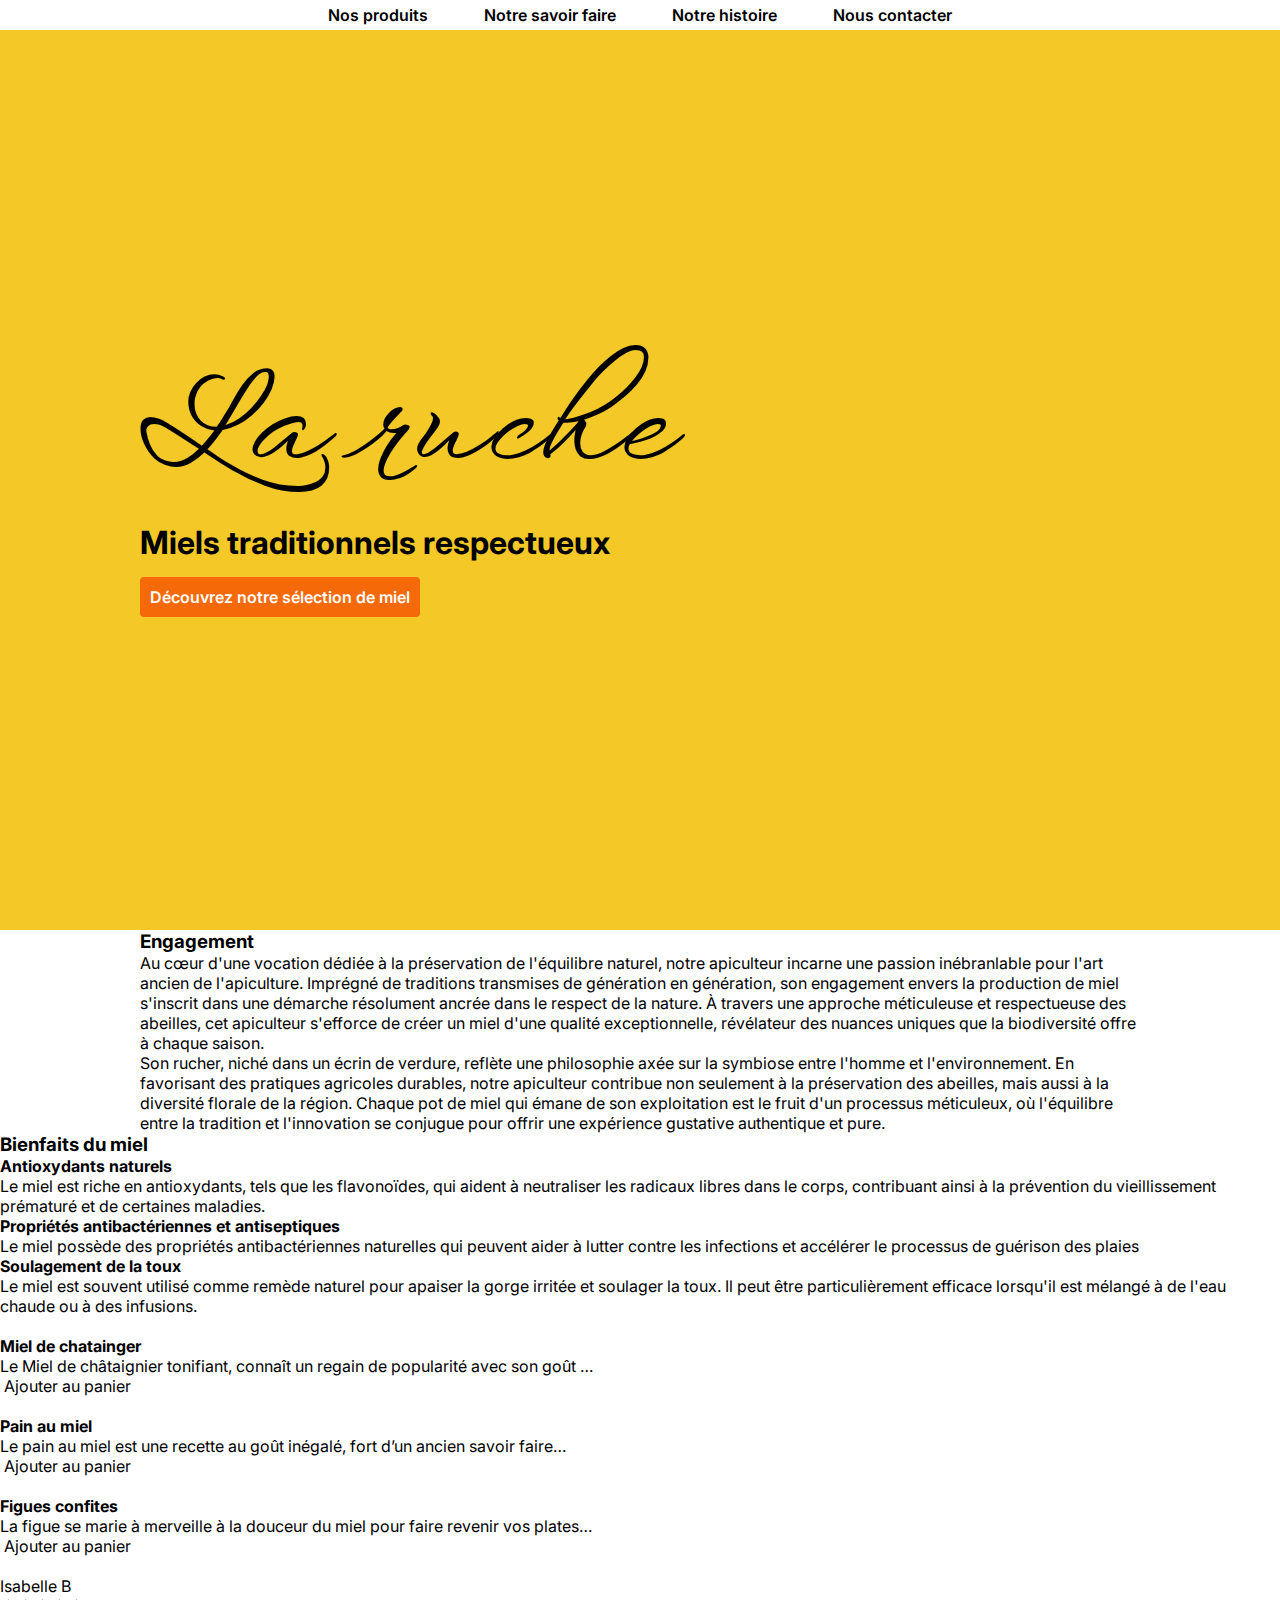
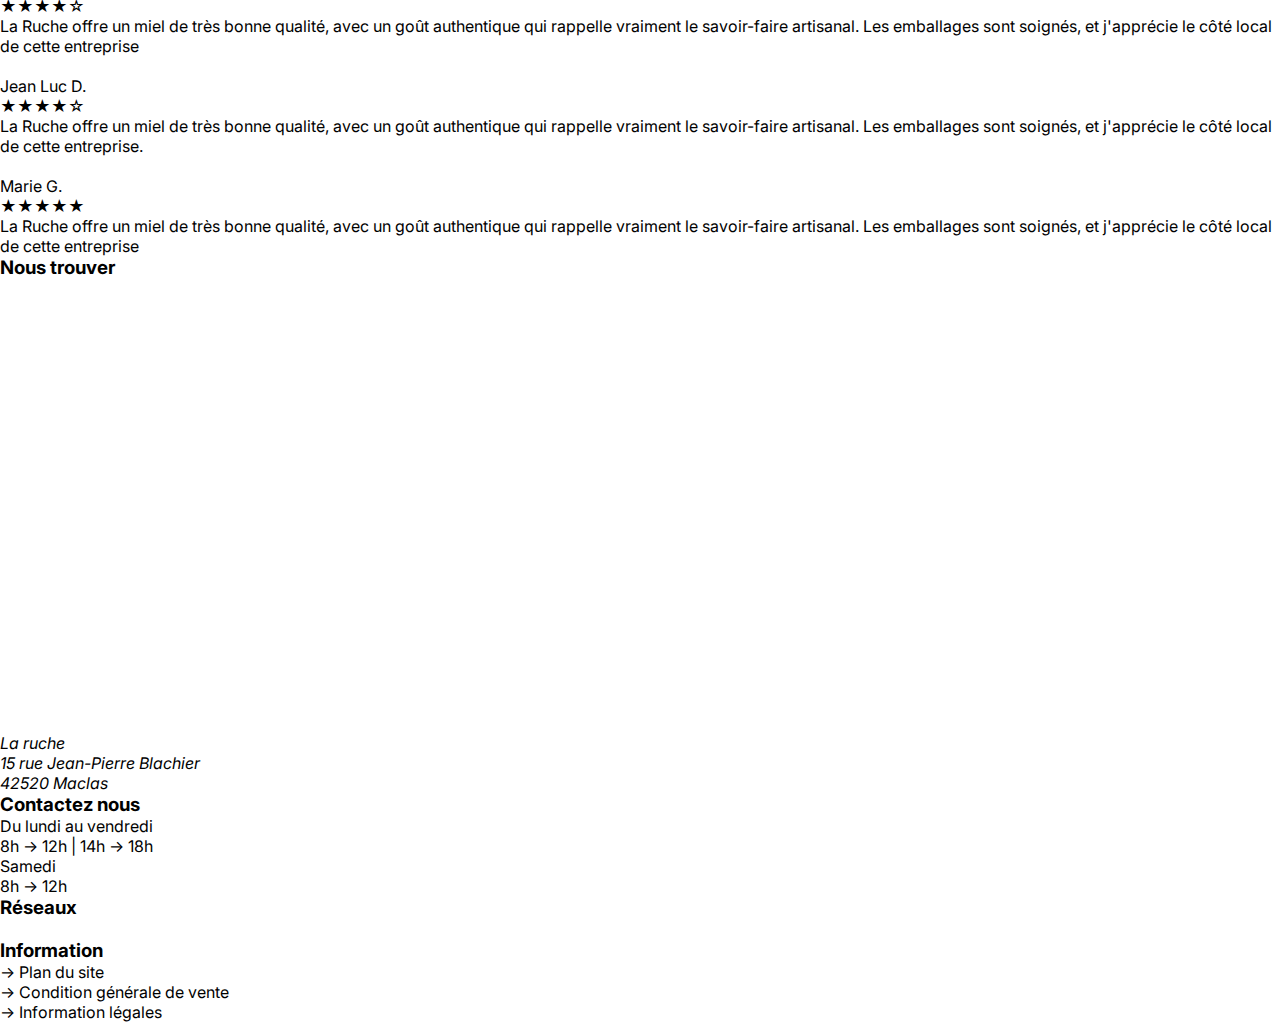
==== index.html @ 541164c3 "17H30 mardi 05" ====
<!DOCTYPE html>
<html lang="en">

<head>
    <meta charset="UTF-8">
    <meta name="viewport" content="width=device-width, initial-scale=1.0">
    <title>La Ruche</title>
    <link rel="stylesheet" href="style.css">
    <link rel="stylesheet" href="https://use.fontawesome.com/releases/v6.4.2/css/all.css">
</head>

<body>
    <header class="flex spaceBetween alignCenter">
        <img src="./assets/logo.png" alt="">
        <nav class="navHeader">
            <ul class="flex spaceBetween bold">
                <li>
                    <a href="">Nos produits</a>
                </li>
                <li>
                    <a href="">Notre savoir faire</a>
                </li>
                <li>
                    <a href="">Notre histoire</a>
                </li>
                <li>
                    <a href="">Nous contacter</a>
                </li>
            </ul>
        </nav>
        <a href=""><i class="fa-solid fa-cart-plus panier"></i></a>
    </header>

    <!-- section hero -->
    <section class="bgYellow hero flex alignCenter">
        <div class="container flex spaceBetween alignCenter" >
            <div>
                <h2>La ruche</h2>
                <h1>Miels traditionnels respectueux</h1>
                <a href="" class="bouton bold">Découvrez notre sélection de miel</a>
            </div>
            <img src="./assets/hero-col.png" alt="">
        </div>
    </section>

    <!-- section des engagements -->
    <section>
        <div class="container flex spaceBetween">
            <h3>Engagement</h3>
            <div>
                <p>Au cœur d'une vocation dédiée à la préservation de l'équilibre naturel, notre apiculteur incarne une passion
                inébranlable pour l'art ancien de l'apiculture. Imprégné de traditions transmises de génération en
                génération, son engagement envers la production de miel s'inscrit dans une démarche résolument ancrée dans
                le respect de la nature. À travers une approche méticuleuse et respectueuse des abeilles, cet apiculteur
                s'efforce de créer un miel d'une qualité exceptionnelle, révélateur des nuances uniques que la biodiversité
                offre à chaque saison.</p>
            </div>
            <div>
                <p>Son rucher, niché dans un écrin de verdure, reflète une  philosophie axée sur la symbiose entre l'homme et
                l'environnement. En favorisant des pratiques agricoles durables, notre apiculteur contribue non seulement à
                la préservation des abeilles, mais aussi à la diversité florale de la région. Chaque pot de miel qui émane
                de son exploitation est le fruit d'un processus méticuleux, où l'équilibre entre la tradition et
                l'innovation se conjugue pour offrir une expérience gustative authentique et pure.</p>
            </div>
        </div>
    </section>

    <section>
        <h3>Bienfaits du miel</h3>

        <div>
            <h4>Antioxydants naturels</h4>
            <p>Le miel est riche en antioxydants, tels que les flavonoïdes, qui aident à neutraliser les radicaux libres
                dans le corps, contribuant ainsi à la prévention du vieillissement prématuré et de certaines maladies.
            </p>
        </div>

        <div>
            <h4>Propriétés antibactériennes et antiseptiques</h4>
            <p>
                Le miel possède des propriétés antibactériennes naturelles qui peuvent aider à lutter contre les
                infections et accélérer le processus de guérison des plaies</p>
        </div>

        <div>
            <h4>Soulagement de la toux</h4>
            <p>Le miel est souvent utilisé comme remède naturel pour apaiser la gorge irritée et soulager la toux. Il
                peut être particulièrement efficace lorsqu'il est mélangé à de l'eau chaude ou à des infusions.</p>
        </div>
    </section>

    <section>
        <h3></h3>

        <div>
            <img src="" alt="">
            <h4>Miel de chatainger</h4>
            <p>Le Miel de châtaignier tonifiant, connaît un regain de popularité avec son goût …</p>
            <a href="">
                <img src="./assets/panier-blanc.png" alt="">
                Ajouter au panier
            </a>
        </div>

        <div>
            <img src="" alt="">
            <h4>Pain au miel</h4>
            <p>Le pain au miel est une recette au goût inégalé, fort d’un ancien savoir faire…</p>
            <a href="">
                <img src="./assets/panier-blanc.png" alt="">
                Ajouter au panier
            </a>
        </div>

        <div>
            <img src="" alt="">
            <h4>Figues confites</h4>
            <p>La figue se marie à merveille à la douceur du miel pour faire revenir vos plates…</p>
            <a href="">
                <img src="./assets/panier-blanc.png" alt="">
                Ajouter au panier
            </a>
        </div>
    </section>

    <section>
        <div>
            <img src="./assets/isabelle.png" alt="">
            <p>Isabelle B</p>
            <div> ★★★★☆</div>
            <p>La Ruche offre un miel de très bonne qualité, avec un goût authentique qui rappelle vraiment le
                savoir-faire artisanal. Les emballages sont soignés, et j'apprécie le côté local de cette entreprise</p>
        </div>

        <div>
            <img src="./assets/jean-luc.png" alt="">
            <p>Jean Luc D.</p>
            <div> ★★★★☆</div>
            <p>La Ruche offre un miel de très bonne qualité, avec un goût authentique qui rappelle vraiment le
                savoir-faire artisanal. Les emballages sont soignés, et j'apprécie le côté local de cette entreprise.
            </p>
        </div>

        <div>
            <img src="./assets/marie.png" alt="">
            <p>Marie G.</p>
            <div> ★★★★★</div>
            <p>La Ruche offre un miel de très bonne qualité, avec un goût authentique qui rappelle vraiment le
                savoir-faire artisanal. Les emballages sont soignés, et j'apprécie le côté local de cette entreprise</p>
        </div>
    </section>

    <section>
        <h3>Nous trouver</h3>
        <!-- carte -->
        <iframe
            src="https://www.google.com/maps/embed?pb=!1m18!1m12!1m3!1d2801.1974981478093!2d4.356613975449251!3d45.40535683736415!2m3!1f0!2f0!3f0!3m2!1i1024!2i768!4f13.1!3m3!1m2!1s0x47f5aee28ef51b4b%3A0xc80903a95d39c929!2s12%20Rue%20Jean-Pierre%20Blachier%2C%2042150%20La%20Ricamarie!5e0!3m2!1sfr!2sfr!4v1730710434453!5m2!1sfr!2sfr"
            width="600" height="450" style="border:0;" allowfullscreen="" loading="lazy"
            referrerpolicy="no-referrer-when-downgrade"></iframe>
        <address>
            <p>La ruche</p>
            <p>15 rue Jean-Pierre Blachier</p>
            <p>42520 Maclas</p>
        </address>
    </section>

    <footer>
        <div>
            <h3>Contactez nous</h3>
            <a href="tel:+"></a>
            <a href="mailto:"></a>
            <p>Du lundi au vendredi
                <br>
                8h → 12h | 14h → 18h
            </p>
            <p>Samedi
                <br>
                8h → 12h
            </p>
        </div>
        <div>
            <h3>Réseaux</h3>
            <a href="">
                <img src="./assets/fb.png" alt="">
            </a>
            <a href="">
                <img src="./assets/insta.png" alt="">
            </a>
        </div>
        <div>
            <h3>Information</h3>
            <ul>
                <li>
                    <a href="">→ Plan du site</a>
                </li>
                <li>
                    <a href="">→ Condition générale de vente</a>
                </li>
                <li>
                    <a href="">→ Information légales</a>
                </li>
            </ul>
        </div>
    </footer>

</body>

</html>
---- style.css ----
@import url('https://fonts.googleapis.com/css2?family=Inter:ital,opsz,wght@0,14..32,100..900;1,14..32,100..900&family=WindSong:wght@400;500&display=swap');

*{
    margin: 0;
    padding: 0;
    font-family: "Inter", sans-serif;
}

.bold {
    font-weight: 600;
}

.bgYellow {
    background-color: #F3C827;
}

.hero {
    height: 100vh;
}

.bouton {
    background-color: #F66909;
    border-radius: 4px;
    padding: 10px;
    color: white;
    display: inline-block;
    margin-top: 15px;
}

.hero h2 {
    font-family: "WindSong", cursive;
    font-size: 128px;
    font-weight: 500;
}

h1 {
    font-size: 32px;
}

.container {
    /*background-color: red;*/
    max-width: 1000px;
    width: 100%;
    margin: auto;
}

.flex {
    display: flex;
    flex-wrap: wrap;
}

.spaceBetween{
    justify-content: space-between;
}

header {
    /*background-color: aquamarine;*/
    padding: 5px 15px;
}

li {
    list-style-type: none;
}

a {
    text-decoration: none;
    color: black;
}

/* HEADE */

.alignCenter {
    align-items: center;
}

.panier {
    color: #F3C827;
    font-size: 30px;
}

.navHeader {
    /*background-color: blueviolet;*/
    width: 50%;
}
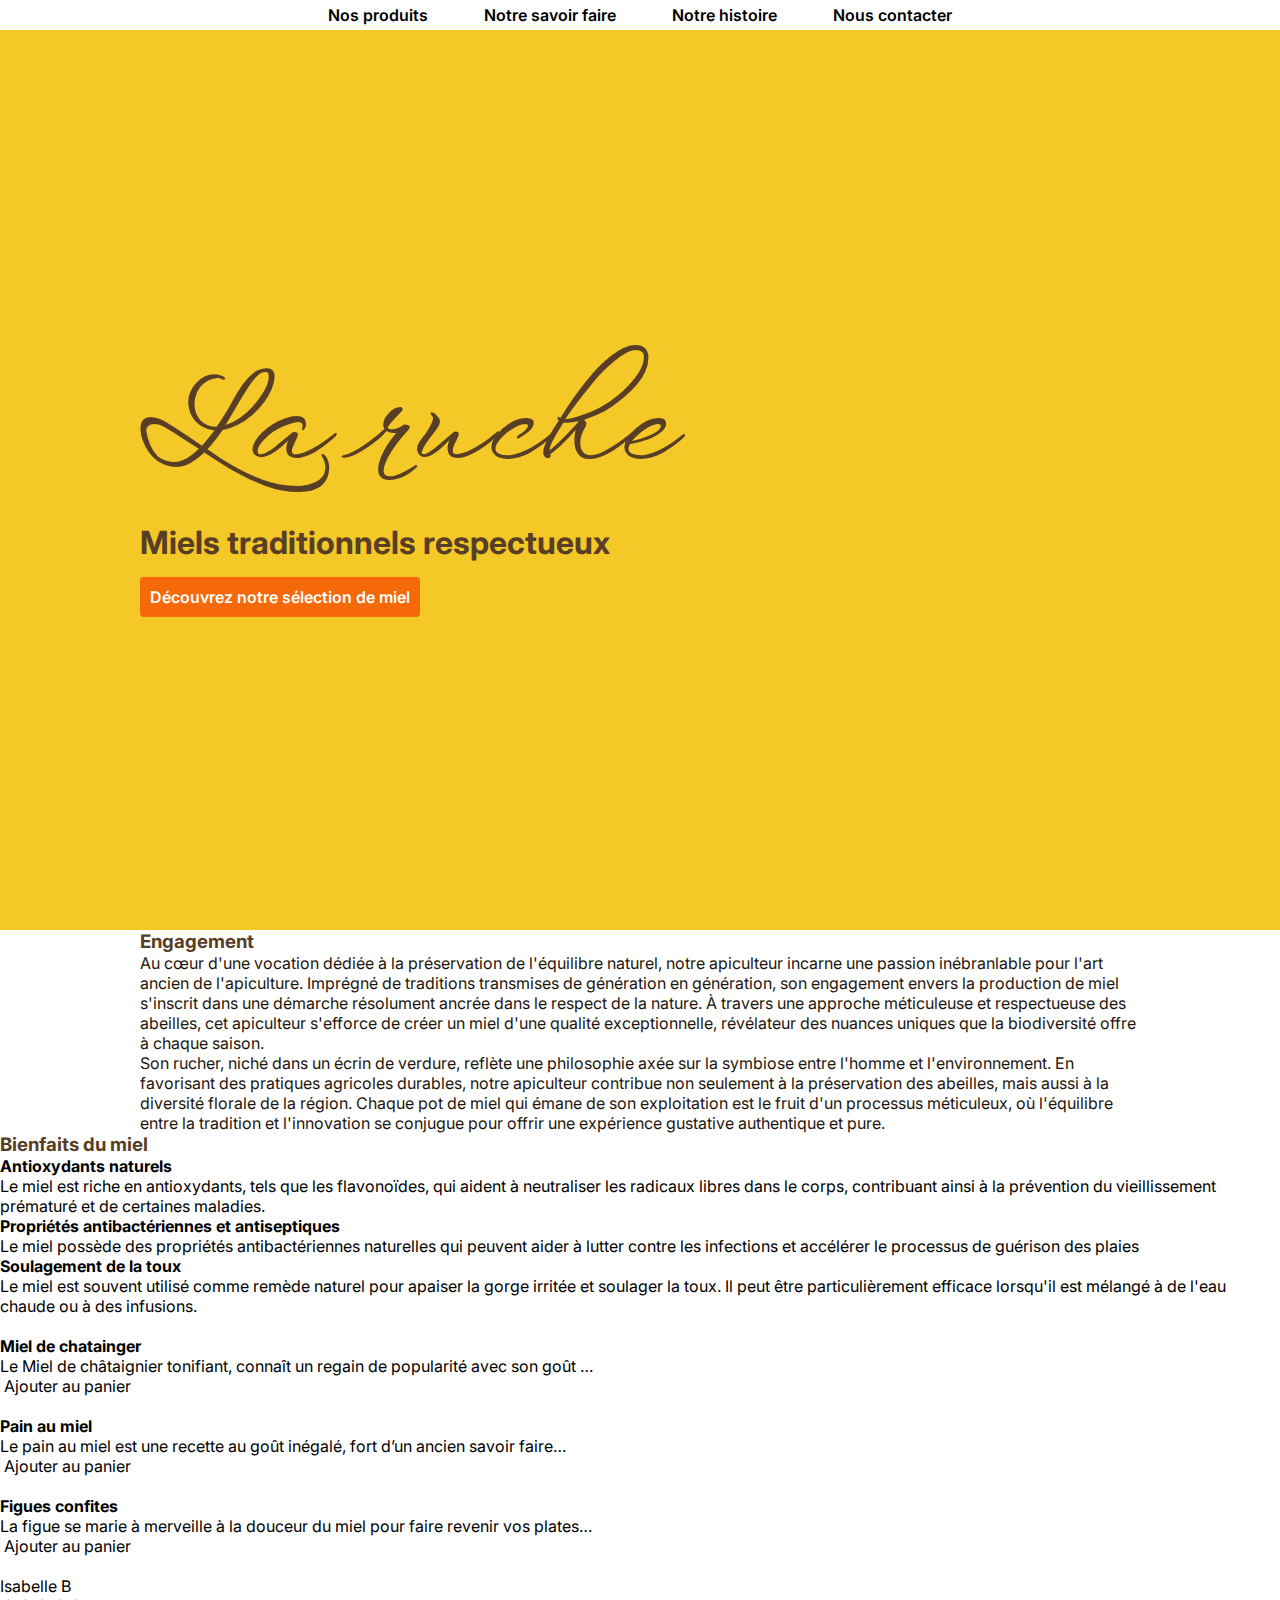
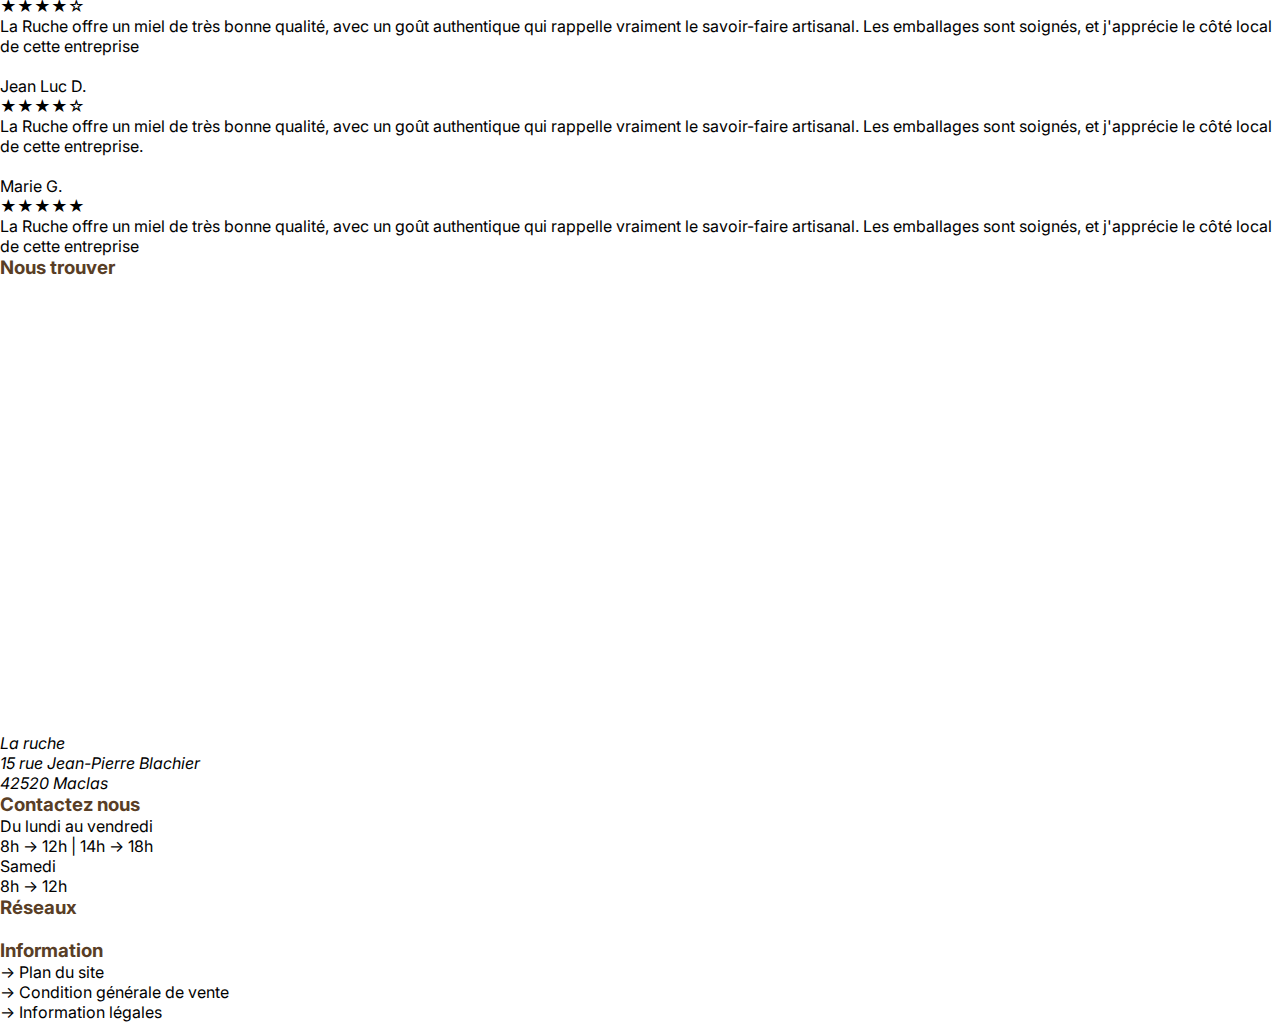
==== commit bf36d0cb: "Session night" ====
--- a/index.html
+++ b/index.html
@@ -44,7 +44,7 @@
     </section>
 
     <!-- section des engagements -->
-    <section>
+    <section class="textBrown">
         <div class="container flex spaceBetween">
             <h3>Engagement</h3>
             <div>
--- a/style.css
+++ b/style.css
@@ -31,10 +31,12 @@
     font-family: "WindSong", cursive;
     font-size: 128px;
     font-weight: 500;
+    color: #593E26;
 }
 
 h1 {
     font-size: 32px;
+    color: #593E26;
 }
 
 .container {
@@ -51,6 +53,14 @@
 
 .spaceBetween{
     justify-content: space-between;
+}
+
+h3 {
+    color: #593E26;
+}
+
+.textBrown {
+    color: #1E150C;
 }
 
 header {
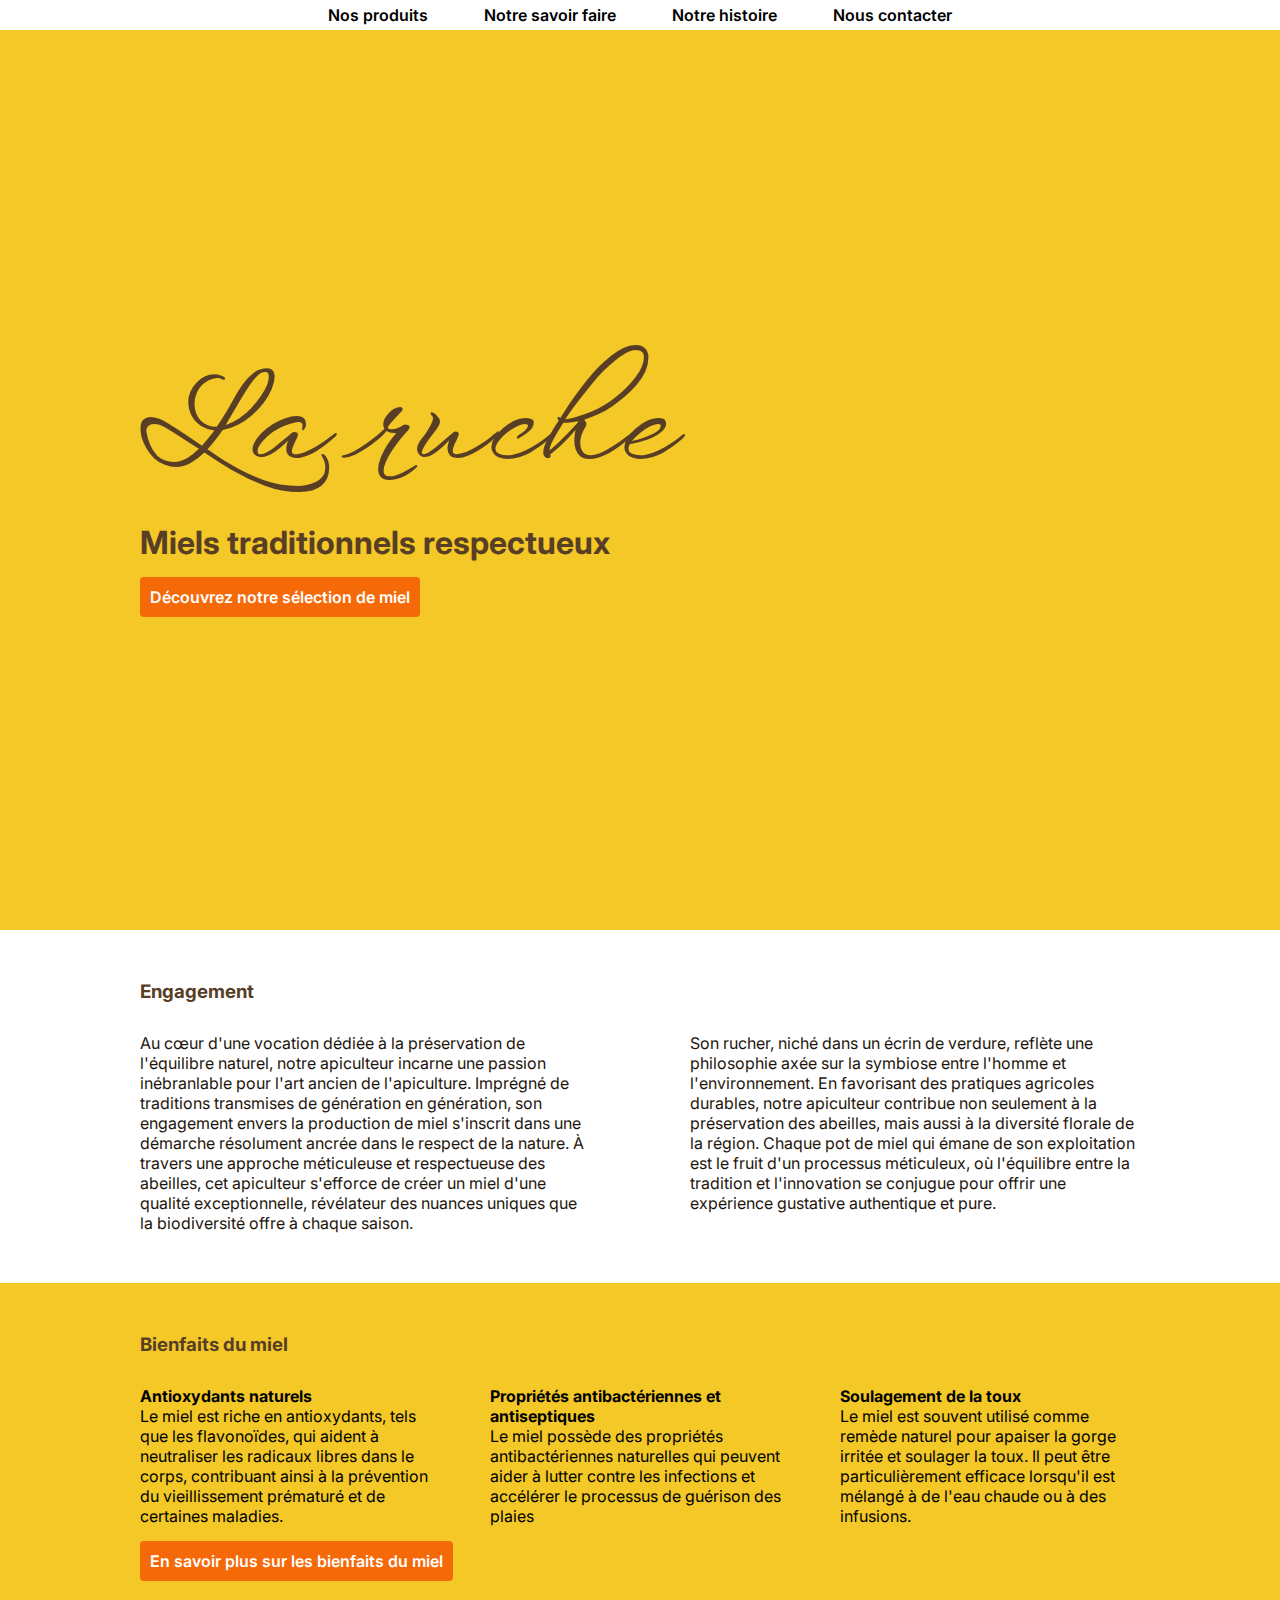
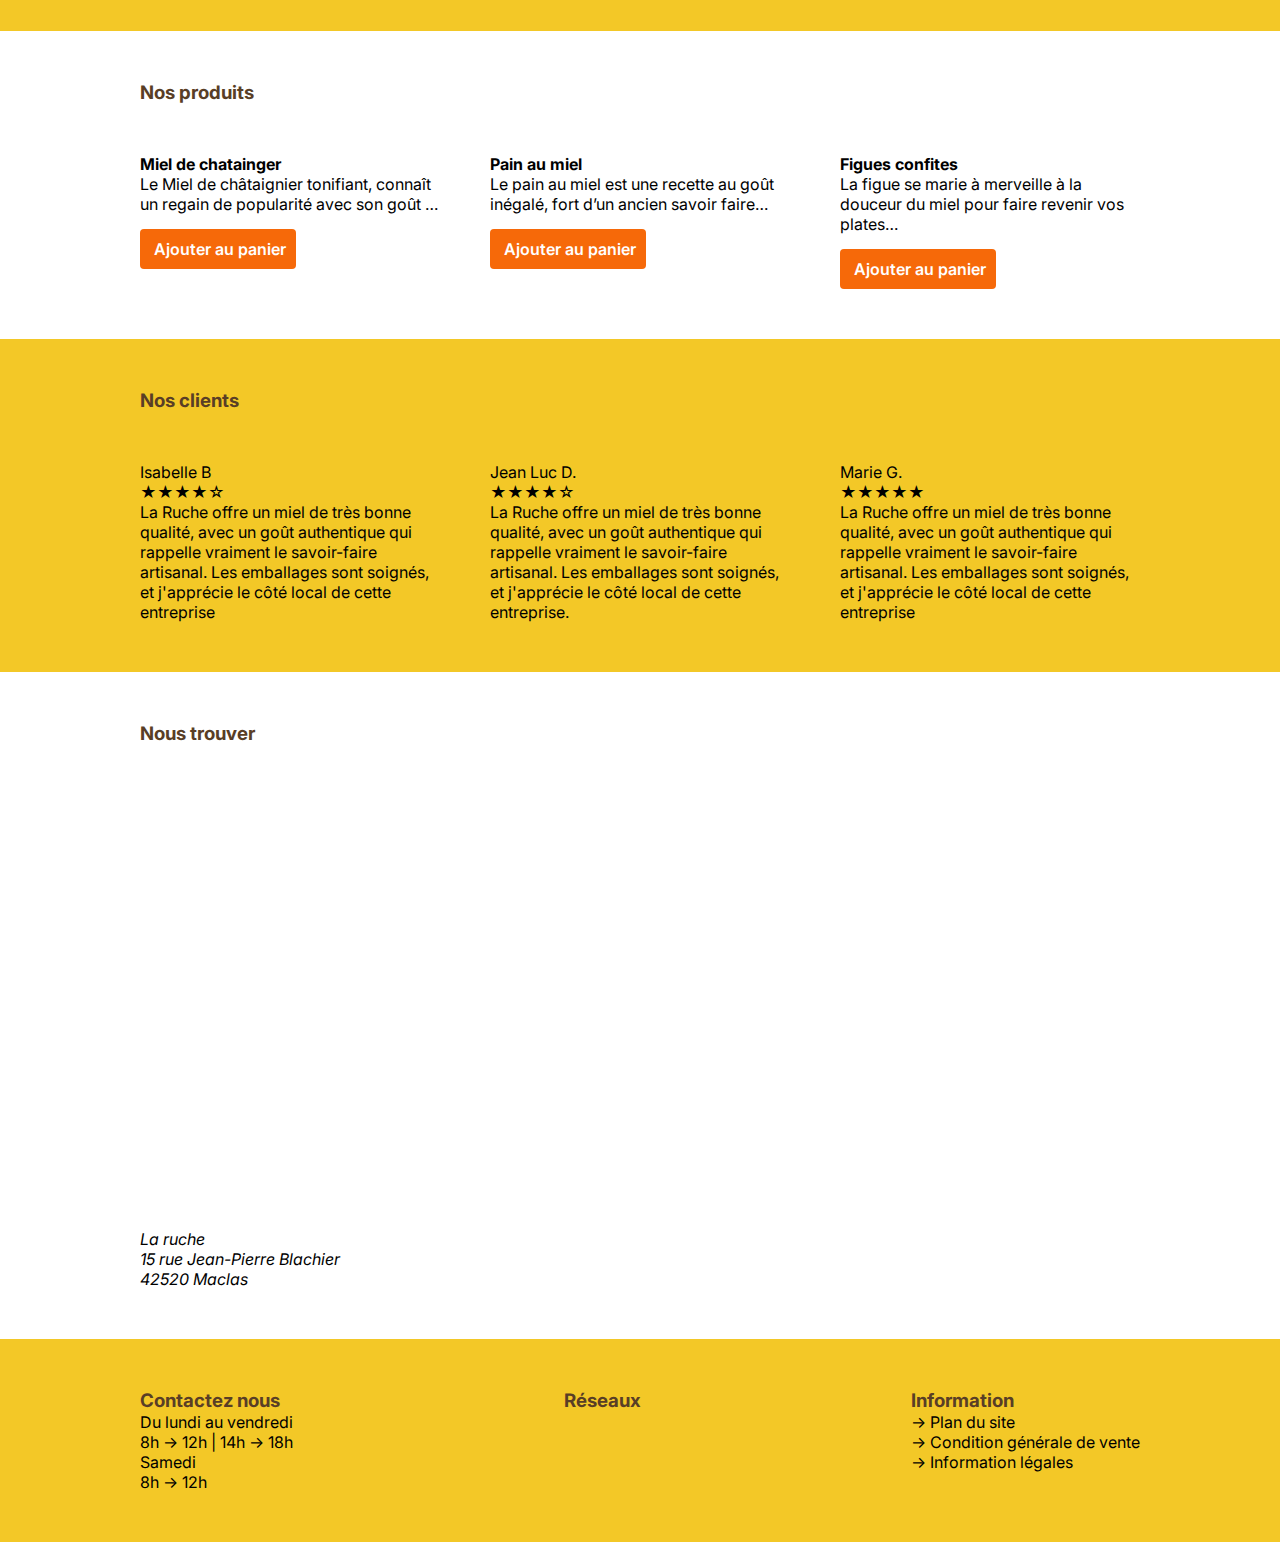
==== commit 80b8bd61: "de 10h a 13H mercredi matin" ====
--- a/index.html
+++ b/index.html
@@ -33,7 +33,7 @@
 
     <!-- section hero -->
     <section class="bgYellow hero flex alignCenter">
-        <div class="container flex spaceBetween alignCenter" >
+        <div class="container flex spaceBetween alignCenter">
             <div>
                 <h2>La ruche</h2>
                 <h1>Miels traditionnels respectueux</h1>
@@ -45,161 +45,194 @@
 
     <!-- section des engagements -->
     <section class="textBrown">
-        <div class="container flex spaceBetween">
-            <h3>Engagement</h3>
-            <div>
-                <p>Au cœur d'une vocation dédiée à la préservation de l'équilibre naturel, notre apiculteur incarne une passion
-                inébranlable pour l'art ancien de l'apiculture. Imprégné de traditions transmises de génération en
-                génération, son engagement envers la production de miel s'inscrit dans une démarche résolument ancrée dans
-                le respect de la nature. À travers une approche méticuleuse et respectueuse des abeilles, cet apiculteur
-                s'efforce de créer un miel d'une qualité exceptionnelle, révélateur des nuances uniques que la biodiversité
-                offre à chaque saison.</p>
-            </div>
-            <div>
-                <p>Son rucher, niché dans un écrin de verdure, reflète une  philosophie axée sur la symbiose entre l'homme et
-                l'environnement. En favorisant des pratiques agricoles durables, notre apiculteur contribue non seulement à
-                la préservation des abeilles, mais aussi à la diversité florale de la région. Chaque pot de miel qui émane
-                de son exploitation est le fruit d'un processus méticuleux, où l'équilibre entre la tradition et
-                l'innovation se conjugue pour offrir une expérience gustative authentique et pure.</p>
-            </div>
+        <div class="container flex spaceBetween padingTopBot">
+
+            <h3 class="largeur100 marginBot">Engagement</h3>
+
+            <div class="largeur45">
+                <p>Au cœur d'une vocation dédiée à la préservation de l'équilibre naturel, notre apiculteur incarne une
+                    passion
+                    inébranlable pour l'art ancien de l'apiculture. Imprégné de traditions transmises de génération en
+                    génération, son engagement envers la production de miel s'inscrit dans une démarche résolument
+                    ancrée dans
+                    le respect de la nature. À travers une approche méticuleuse et respectueuse des abeilles, cet
+                    apiculteur
+                    s'efforce de créer un miel d'une qualité exceptionnelle, révélateur des nuances uniques que la
+                    biodiversité
+                    offre à chaque saison.</p>
+            </div>
+
+            <div class="largeur45">
+                <p>Son rucher, niché dans un écrin de verdure, reflète une philosophie axée sur la symbiose entre
+                    l'homme et
+                    l'environnement. En favorisant des pratiques agricoles durables, notre apiculteur contribue non
+                    seulement à
+                    la préservation des abeilles, mais aussi à la diversité florale de la région. Chaque pot de miel qui
+                    émane
+                    de son exploitation est le fruit d'un processus méticuleux, où l'équilibre entre la tradition et
+                    l'innovation se conjugue pour offrir une expérience gustative authentique et pure.</p>
+            </div>
+            
+        </div>
+    </section>
+
+    <section class="bgYellow">
+        <div class="flex spaceBetween container padingTopBot">
+
+            <h3 class="largeur100 marginBot">Bienfaits du miel</h3>
+
+            <div class="largeur30">
+                <h4>Antioxydants naturels</h4>
+                <p>Le miel est riche en antioxydants, tels que les flavonoïdes, qui aident à neutraliser les radicaux
+                    libres
+                    dans le corps, contribuant ainsi à la prévention du vieillissement prématuré et de certaines
+                    maladies.
+                </p>
+            </div>
+
+            <div class="largeur30">
+                <h4>Propriétés antibactériennes et antiseptiques</h4>
+                <p>
+                    Le miel possède des propriétés antibactériennes naturelles qui peuvent aider à lutter contre les
+                    infections et accélérer le processus de guérison des plaies</p>
+            </div>
+
+            <div class="largeur30">
+                <h4>Soulagement de la toux</h4>
+                <p>Le miel est souvent utilisé comme remède naturel pour apaiser la gorge irritée et soulager la toux.
+                    Il
+                    peut être particulièrement efficace lorsqu'il est mélangé à de l'eau chaude ou à des infusions.</p>
+            </div>
+            <a href="" class="bouton bold">En savoir plus sur les bienfaits du miel</a>
         </div>
     </section>
 
     <section>
-        <h3>Bienfaits du miel</h3>
-
-        <div>
-            <h4>Antioxydants naturels</h4>
-            <p>Le miel est riche en antioxydants, tels que les flavonoïdes, qui aident à neutraliser les radicaux libres
-                dans le corps, contribuant ainsi à la prévention du vieillissement prématuré et de certaines maladies.
-            </p>
-        </div>
-
-        <div>
-            <h4>Propriétés antibactériennes et antiseptiques</h4>
-            <p>
-                Le miel possède des propriétés antibactériennes naturelles qui peuvent aider à lutter contre les
-                infections et accélérer le processus de guérison des plaies</p>
-        </div>
-
-        <div>
-            <h4>Soulagement de la toux</h4>
-            <p>Le miel est souvent utilisé comme remède naturel pour apaiser la gorge irritée et soulager la toux. Il
-                peut être particulièrement efficace lorsqu'il est mélangé à de l'eau chaude ou à des infusions.</p>
-        </div>
-    </section>
-
-    <section>
-        <h3></h3>
-
-        <div>
-            <img src="" alt="">
-            <h4>Miel de chatainger</h4>
-            <p>Le Miel de châtaignier tonifiant, connaît un regain de popularité avec son goût …</p>
-            <a href="">
-                <img src="./assets/panier-blanc.png" alt="">
-                Ajouter au panier
-            </a>
-        </div>
-
-        <div>
-            <img src="" alt="">
-            <h4>Pain au miel</h4>
-            <p>Le pain au miel est une recette au goût inégalé, fort d’un ancien savoir faire…</p>
-            <a href="">
-                <img src="./assets/panier-blanc.png" alt="">
-                Ajouter au panier
-            </a>
-        </div>
-
-        <div>
-            <img src="" alt="">
-            <h4>Figues confites</h4>
-            <p>La figue se marie à merveille à la douceur du miel pour faire revenir vos plates…</p>
-            <a href="">
-                <img src="./assets/panier-blanc.png" alt="">
-                Ajouter au panier
-            </a>
-        </div>
-    </section>
-
-    <section>
-        <div>
-            <img src="./assets/isabelle.png" alt="">
-            <p>Isabelle B</p>
-            <div> ★★★★☆</div>
-            <p>La Ruche offre un miel de très bonne qualité, avec un goût authentique qui rappelle vraiment le
-                savoir-faire artisanal. Les emballages sont soignés, et j'apprécie le côté local de cette entreprise</p>
-        </div>
-
-        <div>
-            <img src="./assets/jean-luc.png" alt="">
-            <p>Jean Luc D.</p>
-            <div> ★★★★☆</div>
-            <p>La Ruche offre un miel de très bonne qualité, avec un goût authentique qui rappelle vraiment le
-                savoir-faire artisanal. Les emballages sont soignés, et j'apprécie le côté local de cette entreprise.
-            </p>
-        </div>
-
-        <div>
-            <img src="./assets/marie.png" alt="">
-            <p>Marie G.</p>
-            <div> ★★★★★</div>
-            <p>La Ruche offre un miel de très bonne qualité, avec un goût authentique qui rappelle vraiment le
-                savoir-faire artisanal. Les emballages sont soignés, et j'apprécie le côté local de cette entreprise</p>
-        </div>
-    </section>
-
-    <section>
-        <h3>Nous trouver</h3>
-        <!-- carte -->
-        <iframe
-            src="https://www.google.com/maps/embed?pb=!1m18!1m12!1m3!1d2801.1974981478093!2d4.356613975449251!3d45.40535683736415!2m3!1f0!2f0!3f0!3m2!1i1024!2i768!4f13.1!3m3!1m2!1s0x47f5aee28ef51b4b%3A0xc80903a95d39c929!2s12%20Rue%20Jean-Pierre%20Blachier%2C%2042150%20La%20Ricamarie!5e0!3m2!1sfr!2sfr!4v1730710434453!5m2!1sfr!2sfr"
-            width="600" height="450" style="border:0;" allowfullscreen="" loading="lazy"
-            referrerpolicy="no-referrer-when-downgrade"></iframe>
-        <address>
-            <p>La ruche</p>
-            <p>15 rue Jean-Pierre Blachier</p>
-            <p>42520 Maclas</p>
-        </address>
-    </section>
-
-    <footer>
-        <div>
-            <h3>Contactez nous</h3>
-            <a href="tel:+"></a>
-            <a href="mailto:"></a>
-            <p>Du lundi au vendredi
-                <br>
-                8h → 12h | 14h → 18h
-            </p>
-            <p>Samedi
-                <br>
-                8h → 12h
-            </p>
-        </div>
-        <div>
-            <h3>Réseaux</h3>
-            <a href="">
-                <img src="./assets/fb.png" alt="">
-            </a>
-            <a href="">
-                <img src="./assets/insta.png" alt="">
-            </a>
-        </div>
-        <div>
-            <h3>Information</h3>
-            <ul>
-                <li>
-                    <a href="">→ Plan du site</a>
-                </li>
-                <li>
-                    <a href="">→ Condition générale de vente</a>
-                </li>
-                <li>
-                    <a href="">→ Information légales</a>
-                </li>
-            </ul>
+        <div class="flex spaceBetween container padingTopBot">
+
+            <h3 class="largeur100 marginBot">Nos produits</h3>
+
+            <div class="largeur30">
+                <img src="assets/produit1.png" alt="">
+                <h4>Miel de chatainger</h4>
+                <p>Le Miel de châtaignier tonifiant, connaît un regain de popularité avec son goût …</p>
+                <a href="" class="bouton bold">
+                    <img src="./assets/panier-blanc.png" alt="">
+                    Ajouter au panier
+                </a>
+            </div>
+
+            <div class="largeur30">
+                <img src="assets/produit2.png" alt="">
+                <h4>Pain au miel</h4>
+                <p>Le pain au miel est une recette au goût inégalé, fort d’un ancien savoir faire…</p>
+                <a href="" class="bouton bold">
+                    <img src="./assets/panier-blanc.png" alt="">
+                    Ajouter au panier
+                </a>
+            </div>
+
+            <div class="largeur30">
+                <img src="assets/produit3.png" alt="">
+                <h4>Figues confites</h4>
+                <p>La figue se marie à merveille à la douceur du miel pour faire revenir vos plates…</p>
+                <a href="" class="bouton bold">
+                    <img src="./assets/panier-blanc.png" alt="">
+                    Ajouter au panier
+                </a>
+            </div>
+        </div>
+    </section>
+
+    <section class="bgYellow">
+        <div class="flex spaceBetween container padingTopBot">
+
+            <h3 class="largeur100 marginBot"> Nos clients</h3>
+
+            <div class="largeur30">
+                <img src="./assets/isabelle.png" alt="">
+                <p>Isabelle B</p>
+                <div> ★★★★☆</div>
+                <p>La Ruche offre un miel de très bonne qualité, avec un goût authentique qui rappelle vraiment le
+                    savoir-faire artisanal. Les emballages sont soignés, et j'apprécie le côté local de cette entreprise
+                </p>
+            </div>
+
+            <div class="largeur30">
+                <img src="./assets/jean-luc.png" alt="">
+                <p>Jean Luc D.</p>
+                <div> ★★★★☆</div>
+                <p>La Ruche offre un miel de très bonne qualité, avec un goût authentique qui rappelle vraiment le
+                    savoir-faire artisanal. Les emballages sont soignés, et j'apprécie le côté local de cette
+                    entreprise.
+                </p>
+            </div>
+
+            <div class="largeur30">
+                <img src="./assets/marie.png" alt="">
+                <p>Marie G.</p>
+                <div> ★★★★★</div>
+                <p>La Ruche offre un miel de très bonne qualité, avec un goût authentique qui rappelle vraiment le
+                    savoir-faire artisanal. Les emballages sont soignés, et j'apprécie le côté local de cette entreprise
+                </p>
+            </div>
+        </div>
+    </section>
+
+    <section class="">
+        <div class="padingTopBot container">
+            <h3 class="largeur100 marginBot">Nous trouver</h3>
+                <!-- carte -->
+                <iframe
+                    src="https://www.google.com/maps/embed?pb=!1m18!1m12!1m3!1d2801.1974981478093!2d4.356613975449251!3d45.40535683736415!2m3!1f0!2f0!3f0!3m2!1i1024!2i768!4f13.1!3m3!1m2!1s0x47f5aee28ef51b4b%3A0xc80903a95d39c929!2s12%20Rue%20Jean-Pierre%20Blachier%2C%2042150%20La%20Ricamarie!5e0!3m2!1sfr!2sfr!4v1730710434453!5m2!1sfr!2sfr"
+                    width="1000" height="450" style="border:0;" allowfullscreen="" loading="lazy"
+                    referrerpolicy="no-referrer-when-downgrade"></iframe>
+            <address>
+                <p>La ruche</p>
+                <p>15 rue Jean-Pierre Blachier</p>
+                <p>42520 Maclas</p>
+            </address>
+        </div>
+    </section>
+
+    <footer class="bgYellow">
+        <div class="flex spaceBetween container padingTopBot">
+            <div>
+                <h3>Contactez nous</h3>
+                <a href="tel:+"></a>
+                <a href="mailto:"></a>
+                <p>Du lundi au vendredi
+                    <br>
+                    8h → 12h | 14h → 18h
+                </p>
+                <p>Samedi
+                    <br>
+                    8h → 12h
+                </p>
+            </div>
+            <div>
+                <h3>Réseaux</h3>
+                <a href="">
+                    <img src="./assets/fb.png" alt="">
+                </a>
+                <a href="">
+                    <img src="./assets/insta.png" alt="">
+                </a>
+            </div>
+            <div>
+                <h3>Information</h3>
+                <ul>
+                    <li>
+                        <a href="">→ Plan du site</a>
+                    </li>
+                    <li>
+                        <a href="">→ Condition générale de vente</a>
+                    </li>
+                    <li>
+                        <a href="">→ Information légales</a>
+                    </li>
+                </ul>
+            </div>
         </div>
     </footer>
 
--- a/style.css
+++ b/style.css
@@ -51,9 +51,27 @@
     flex-wrap: wrap;
 }
 
+.largeur30 {
+    width: 30%;
+}
+.largeur45 {
+    width: 45%;
+}
+.largeur100 {
+    width: 100%;
+}
+.padingTopBot {
+    padding: 50px 0px;
+}
+.marginBot {
+    margin-bottom: 30px;
+}
+
+
 .spaceBetween{
     justify-content: space-between;
 }
+
 
 h3 {
     color: #593E26;
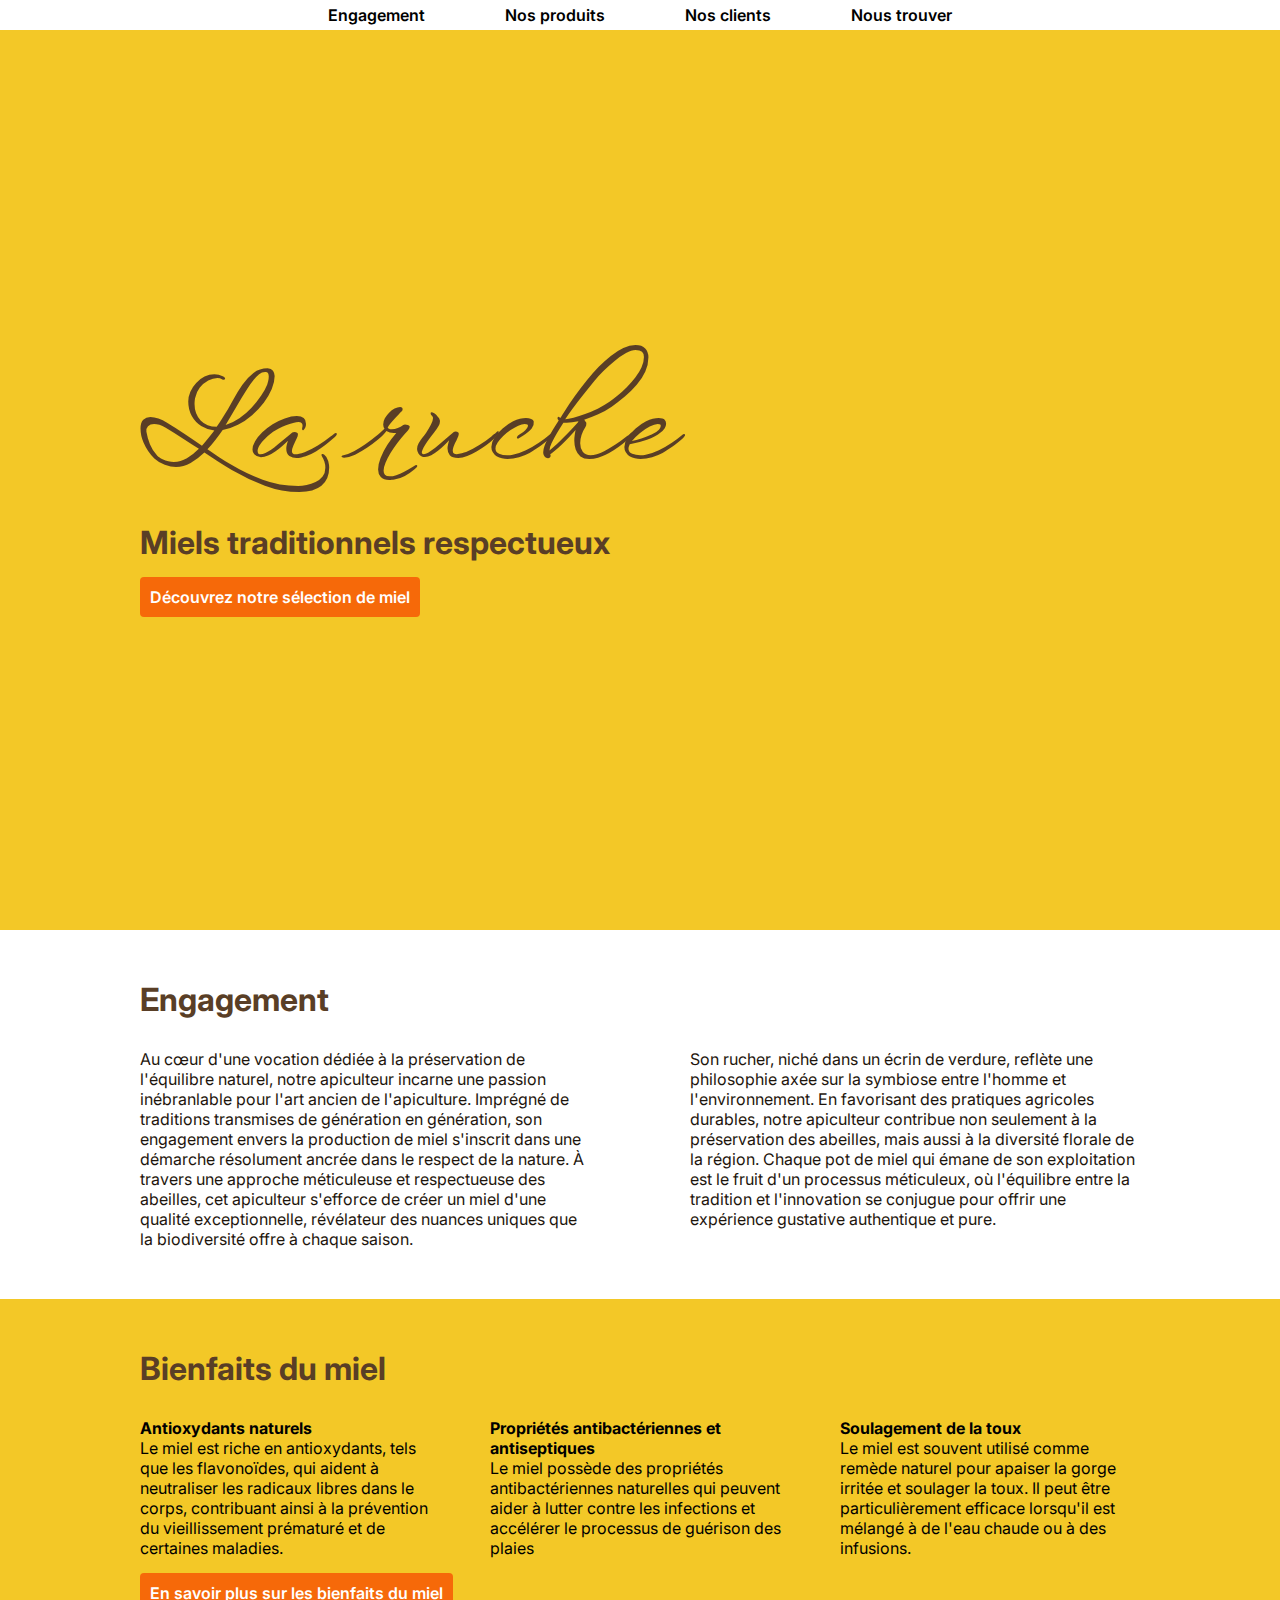
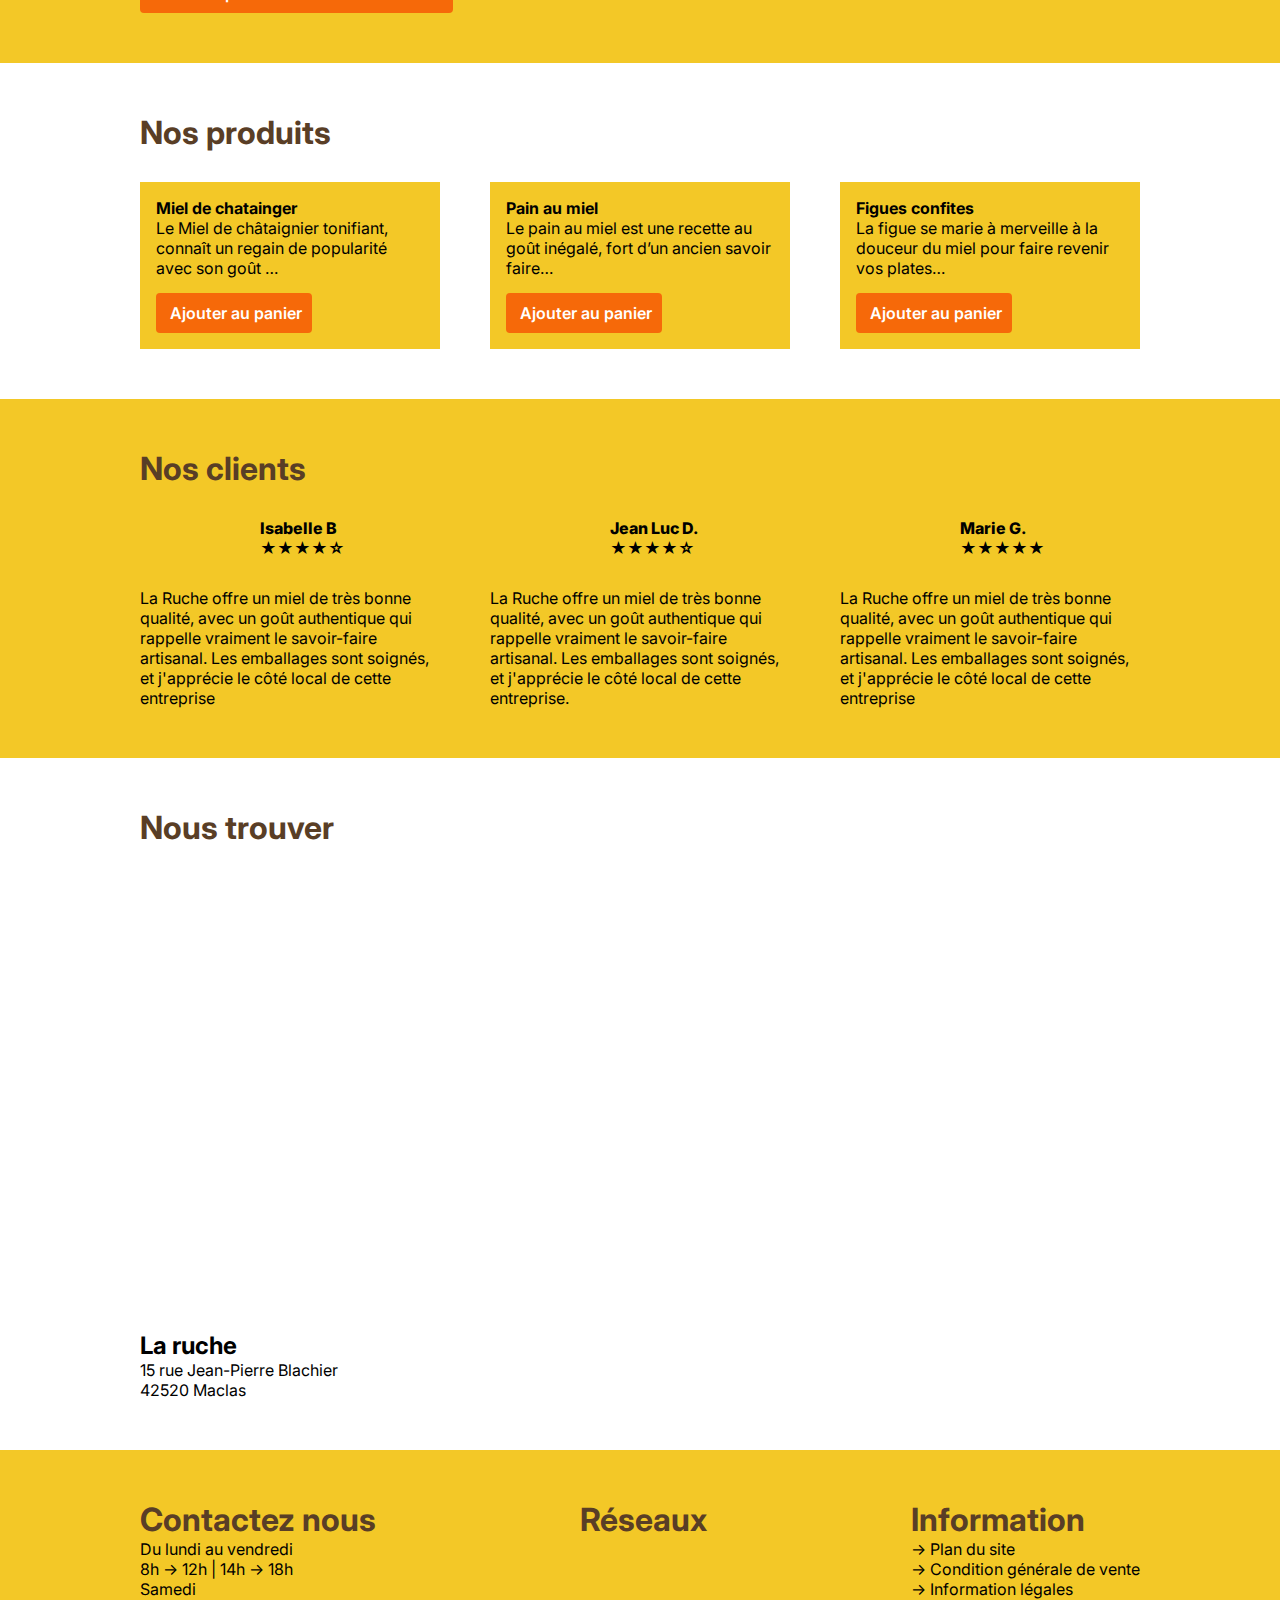
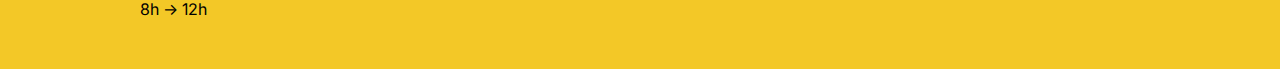
==== commit 913b08cb: "Mercredi 6/11 16h38 fini" ====
--- a/index.html
+++ b/index.html
@@ -15,16 +15,16 @@
         <nav class="navHeader">
             <ul class="flex spaceBetween bold">
                 <li>
-                    <a href="">Nos produits</a>
-                </li>
-                <li>
-                    <a href="">Notre savoir faire</a>
-                </li>
-                <li>
-                    <a href="">Notre histoire</a>
-                </li>
-                <li>
-                    <a href="">Nous contacter</a>
+                    <a href="#engagement">Engagement</a>
+                </li>
+                <li>
+                    <a href="#produits">Nos produits</a>
+                </li>
+                <li>
+                    <a href="#clients">Nos clients</a>
+                </li>
+                <li>
+                    <a href="#map">Nous trouver</a>
                 </li>
             </ul>
         </nav>
@@ -47,7 +47,7 @@
     <section class="textBrown">
         <div class="container flex spaceBetween padingTopBot">
 
-            <h3 class="largeur100 marginBot">Engagement</h3>
+            <h3 id="engagement" class="largeur100 marginBot">Engagement</h3>
 
             <div class="largeur45">
                 <p>Au cœur d'une vocation dédiée à la préservation de l'équilibre naturel, notre apiculteur incarne une
@@ -72,7 +72,7 @@
                     de son exploitation est le fruit d'un processus méticuleux, où l'équilibre entre la tradition et
                     l'innovation se conjugue pour offrir une expérience gustative authentique et pure.</p>
             </div>
-            
+
         </div>
     </section>
 
@@ -103,43 +103,49 @@
                     Il
                     peut être particulièrement efficace lorsqu'il est mélangé à de l'eau chaude ou à des infusions.</p>
             </div>
-            <a href="" class="bouton bold">En savoir plus sur les bienfaits du miel</a>
+            <a href="EnSavoirPlus.html" target="_blank" class="bouton bold">En savoir plus sur les bienfaits du miel</a>
         </div>
     </section>
 
     <section>
         <div class="flex spaceBetween container padingTopBot">
 
-            <h3 class="largeur100 marginBot">Nos produits</h3>
-
-            <div class="largeur30">
-                <img src="assets/produit1.png" alt="">
-                <h4>Miel de chatainger</h4>
-                <p>Le Miel de châtaignier tonifiant, connaît un regain de popularité avec son goût …</p>
-                <a href="" class="bouton bold">
-                    <img src="./assets/panier-blanc.png" alt="">
-                    Ajouter au panier
-                </a>
-            </div>
-
-            <div class="largeur30">
-                <img src="assets/produit2.png" alt="">
-                <h4>Pain au miel</h4>
-                <p>Le pain au miel est une recette au goût inégalé, fort d’un ancien savoir faire…</p>
-                <a href="" class="bouton bold">
-                    <img src="./assets/panier-blanc.png" alt="">
-                    Ajouter au panier
-                </a>
-            </div>
-
-            <div class="largeur30">
-                <img src="assets/produit3.png" alt="">
-                <h4>Figues confites</h4>
-                <p>La figue se marie à merveille à la douceur du miel pour faire revenir vos plates…</p>
-                <a href="" class="bouton bold">
-                    <img src="./assets/panier-blanc.png" alt="">
-                    Ajouter au panier
-                </a>
+            <h3 id="produits" class="largeur100 marginBot">Nos produits</h3>
+
+            <div class="largeur30">
+                <img class="responsive" src="assets/produit1.png" alt="">
+                <div class="bgYellow card">
+                    <h4>Miel de chatainger</h4>
+                    <p>Le Miel de châtaignier tonifiant, connaît un regain de popularité avec son goût …</p>
+                    <a href="" class="bouton bold">
+                        <img src="./assets/panier-blanc.png" alt="">
+                        Ajouter au panier
+                    </a>
+                </div>
+            </div>
+
+            <div class="largeur30">
+                <img class="responsive" src="assets/produit2.png" alt="">
+                <div class="bgYellow card">
+                    <h4>Pain au miel</h4>
+                    <p>Le pain au miel est une recette au goût inégalé, fort d’un ancien savoir faire…</p>
+                    <a href="" class="bouton bold">
+                        <img src="./assets/panier-blanc.png" alt="">
+                        Ajouter au panier
+                    </a>
+                </div>
+            </div>
+
+            <div class="largeur30">
+                <img class="responsive" src="assets/produit3.png" alt="">
+                <div class="bgYellow card">
+                    <h4>Figues confites</h4>
+                    <p>La figue se marie à merveille à la douceur du miel pour faire revenir vos plates…</p>
+                    <a href="" class="bouton bold">
+                        <img src="./assets/panier-blanc.png" alt="">
+                        Ajouter au panier
+                    </a>
+                </div>
             </div>
         </div>
     </section>
@@ -147,21 +153,29 @@
     <section class="bgYellow">
         <div class="flex spaceBetween container padingTopBot">
 
-            <h3 class="largeur100 marginBot"> Nos clients</h3>
-
-            <div class="largeur30">
-                <img src="./assets/isabelle.png" alt="">
-                <p>Isabelle B</p>
-                <div> ★★★★☆</div>
+            <h3 id="clients" class="largeur100 marginBot"> Nos clients</h3>
+
+            <div class="largeur30">
+                <div class="flex alignCenter spaceBetween marginBot">
+                    <img src="./assets/isabelle.png" alt="">
+                    <div class="largeur60 fontClient">
+                        <p>Isabelle B</p>
+                        <div> ★★★★☆</div>
+                    </div>
+                </div>
                 <p>La Ruche offre un miel de très bonne qualité, avec un goût authentique qui rappelle vraiment le
                     savoir-faire artisanal. Les emballages sont soignés, et j'apprécie le côté local de cette entreprise
                 </p>
             </div>
 
             <div class="largeur30">
-                <img src="./assets/jean-luc.png" alt="">
-                <p>Jean Luc D.</p>
-                <div> ★★★★☆</div>
+                <div class="flex alignCenter spaceBetween marginBot">
+                    <img src="./assets/jean-luc.png" alt="">
+                    <div class="largeur60 fontClient">
+                        <p>Jean Luc D.</p>
+                        <div> ★★★★☆</div>
+                    </div>
+                </div>
                 <p>La Ruche offre un miel de très bonne qualité, avec un goût authentique qui rappelle vraiment le
                     savoir-faire artisanal. Les emballages sont soignés, et j'apprécie le côté local de cette
                     entreprise.
@@ -169,9 +183,13 @@
             </div>
 
             <div class="largeur30">
-                <img src="./assets/marie.png" alt="">
-                <p>Marie G.</p>
-                <div> ★★★★★</div>
+                <div class="flex alignCenter spaceBetween marginBot">
+                    <img src="./assets/marie.png" alt="">
+                    <div class="largeur60 fontClient">
+                        <p>Marie G.</p>
+                        <div> ★★★★★</div>
+                    </div>
+                </div>
                 <p>La Ruche offre un miel de très bonne qualité, avec un goût authentique qui rappelle vraiment le
                     savoir-faire artisanal. Les emballages sont soignés, et j'apprécie le côté local de cette entreprise
                 </p>
@@ -181,14 +199,14 @@
 
     <section class="">
         <div class="padingTopBot container">
-            <h3 class="largeur100 marginBot">Nous trouver</h3>
-                <!-- carte -->
-                <iframe
-                    src="https://www.google.com/maps/embed?pb=!1m18!1m12!1m3!1d2801.1974981478093!2d4.356613975449251!3d45.40535683736415!2m3!1f0!2f0!3f0!3m2!1i1024!2i768!4f13.1!3m3!1m2!1s0x47f5aee28ef51b4b%3A0xc80903a95d39c929!2s12%20Rue%20Jean-Pierre%20Blachier%2C%2042150%20La%20Ricamarie!5e0!3m2!1sfr!2sfr!4v1730710434453!5m2!1sfr!2sfr"
-                    width="1000" height="450" style="border:0;" allowfullscreen="" loading="lazy"
-                    referrerpolicy="no-referrer-when-downgrade"></iframe>
+            <h3 id="map" class="largeur100 marginBot">Nous trouver</h3>
+            <!-- carte -->
+            <iframe
+                src="https://www.google.com/maps/embed?pb=!1m18!1m12!1m3!1d2801.1974981478093!2d4.356613975449251!3d45.40535683736415!2m3!1f0!2f0!3f0!3m2!1i1024!2i768!4f13.1!3m3!1m2!1s0x47f5aee28ef51b4b%3A0xc80903a95d39c929!2s12%20Rue%20Jean-Pierre%20Blachier%2C%2042150%20La%20Ricamarie!5e0!3m2!1sfr!2sfr!4v1730710434453!5m2!1sfr!2sfr"
+                width="1000" height="450" style="border:0;" allowfullscreen="" loading="lazy"
+                referrerpolicy="no-referrer-when-downgrade"></iframe>
             <address>
-                <p>La ruche</p>
+                <h4 class="size24">La ruche</h4>
                 <p>15 rue Jean-Pierre Blachier</p>
                 <p>42520 Maclas</p>
             </address>
@@ -212,10 +230,10 @@
             </div>
             <div>
                 <h3>Réseaux</h3>
-                <a href="">
+                <a href="https://www.facebook.com/" target="_blank">
                     <img src="./assets/fb.png" alt="">
                 </a>
-                <a href="">
+                <a href="https://www.instagram.com/" target="_blank">
                     <img src="./assets/insta.png" alt="">
                 </a>
             </div>
--- a/style.css
+++ b/style.css
@@ -51,11 +51,15 @@
     flex-wrap: wrap;
 }
 
+/* les marges */
 .largeur30 {
     width: 30%;
 }
 .largeur45 {
     width: 45%;
+}
+.largeur60 {
+    width: 60%;
 }
 .largeur100 {
     width: 100%;
@@ -67,6 +71,13 @@
     margin-bottom: 30px;
 }
 
+.card {
+    padding: 16px;
+}
+.responsive {
+    display: block;
+    width: 100%;
+}
 
 .spaceBetween{
     justify-content: space-between;
@@ -75,6 +86,11 @@
 
 h3 {
     color: #593E26;
+    font-size: 32px;
+}
+
+address {
+    font-style: normal;
 }
 
 .textBrown {
@@ -110,3 +126,11 @@
     /*background-color: blueviolet;*/
     width: 50%;
 }
+
+.size24 {
+    font-size: 24px;
+}
+.fontClient {
+    font-family: "Inter", serif;
+    font-weight: 800;
+}